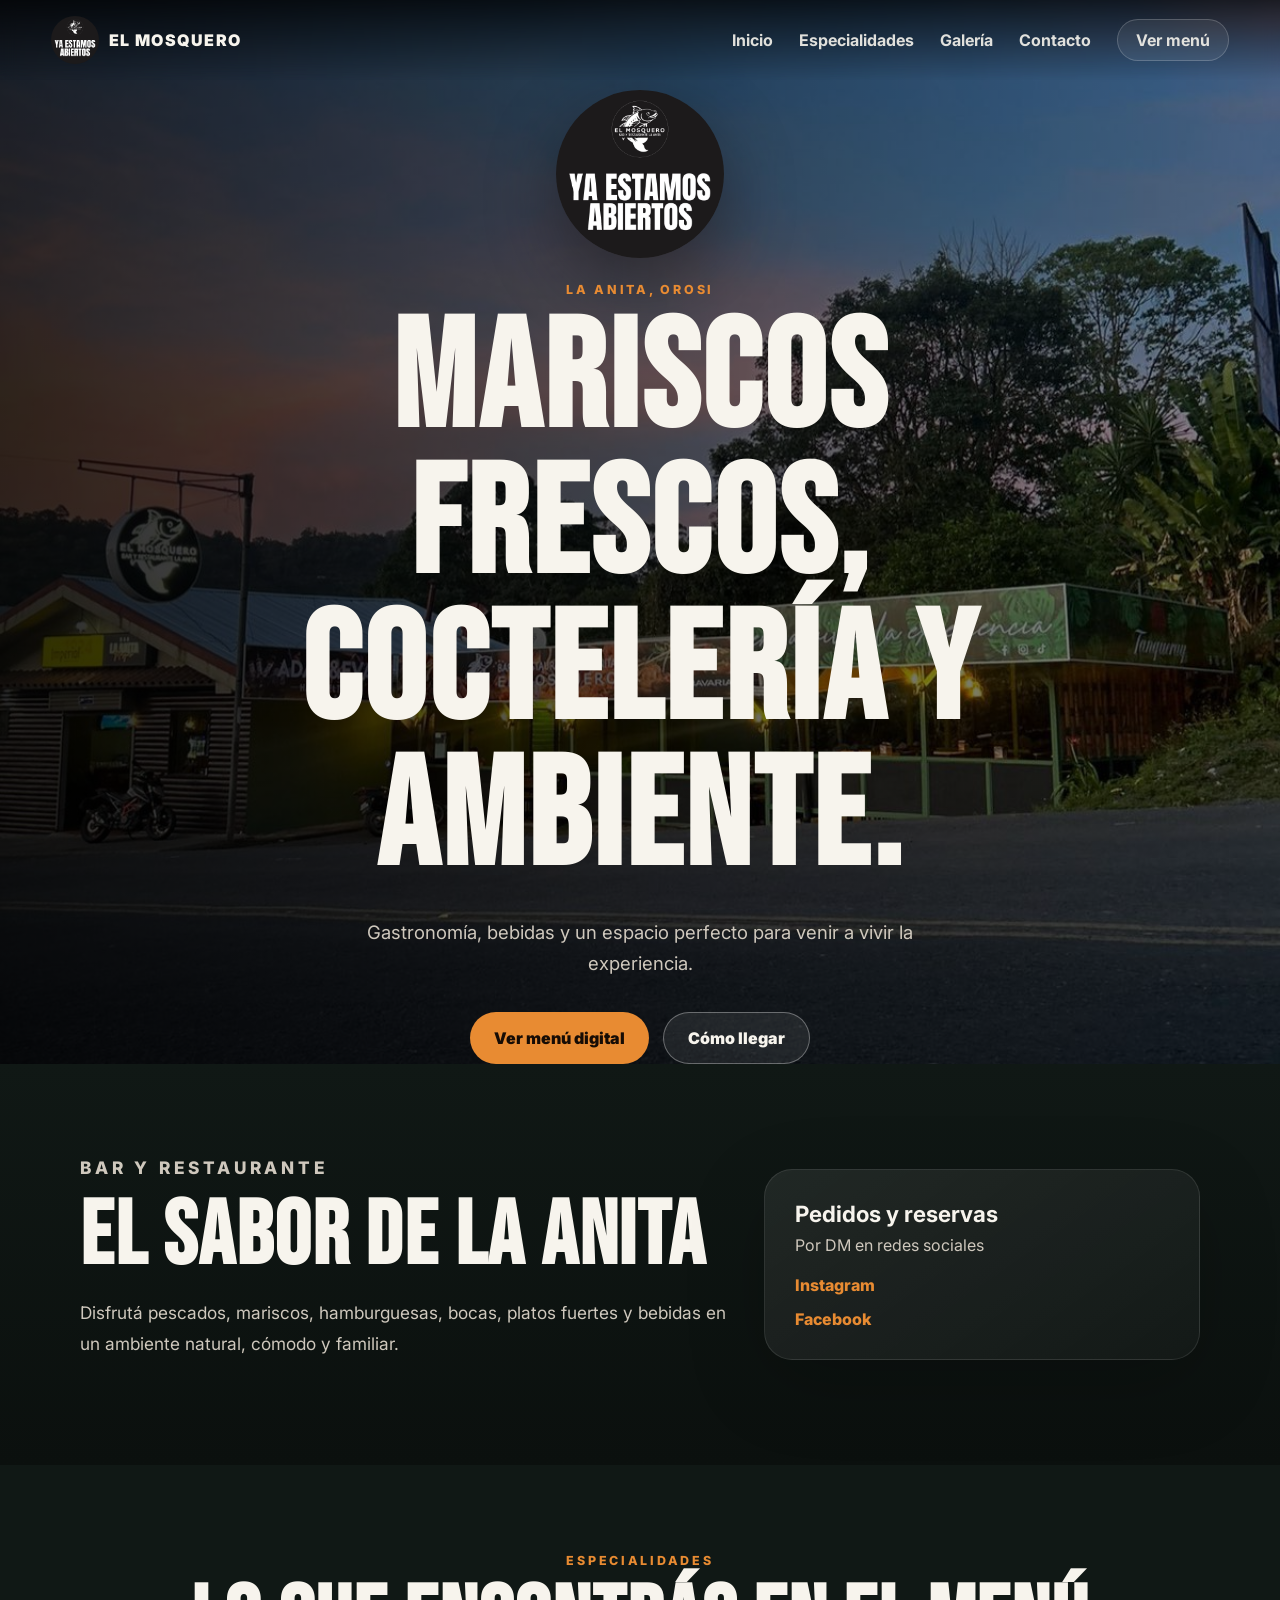
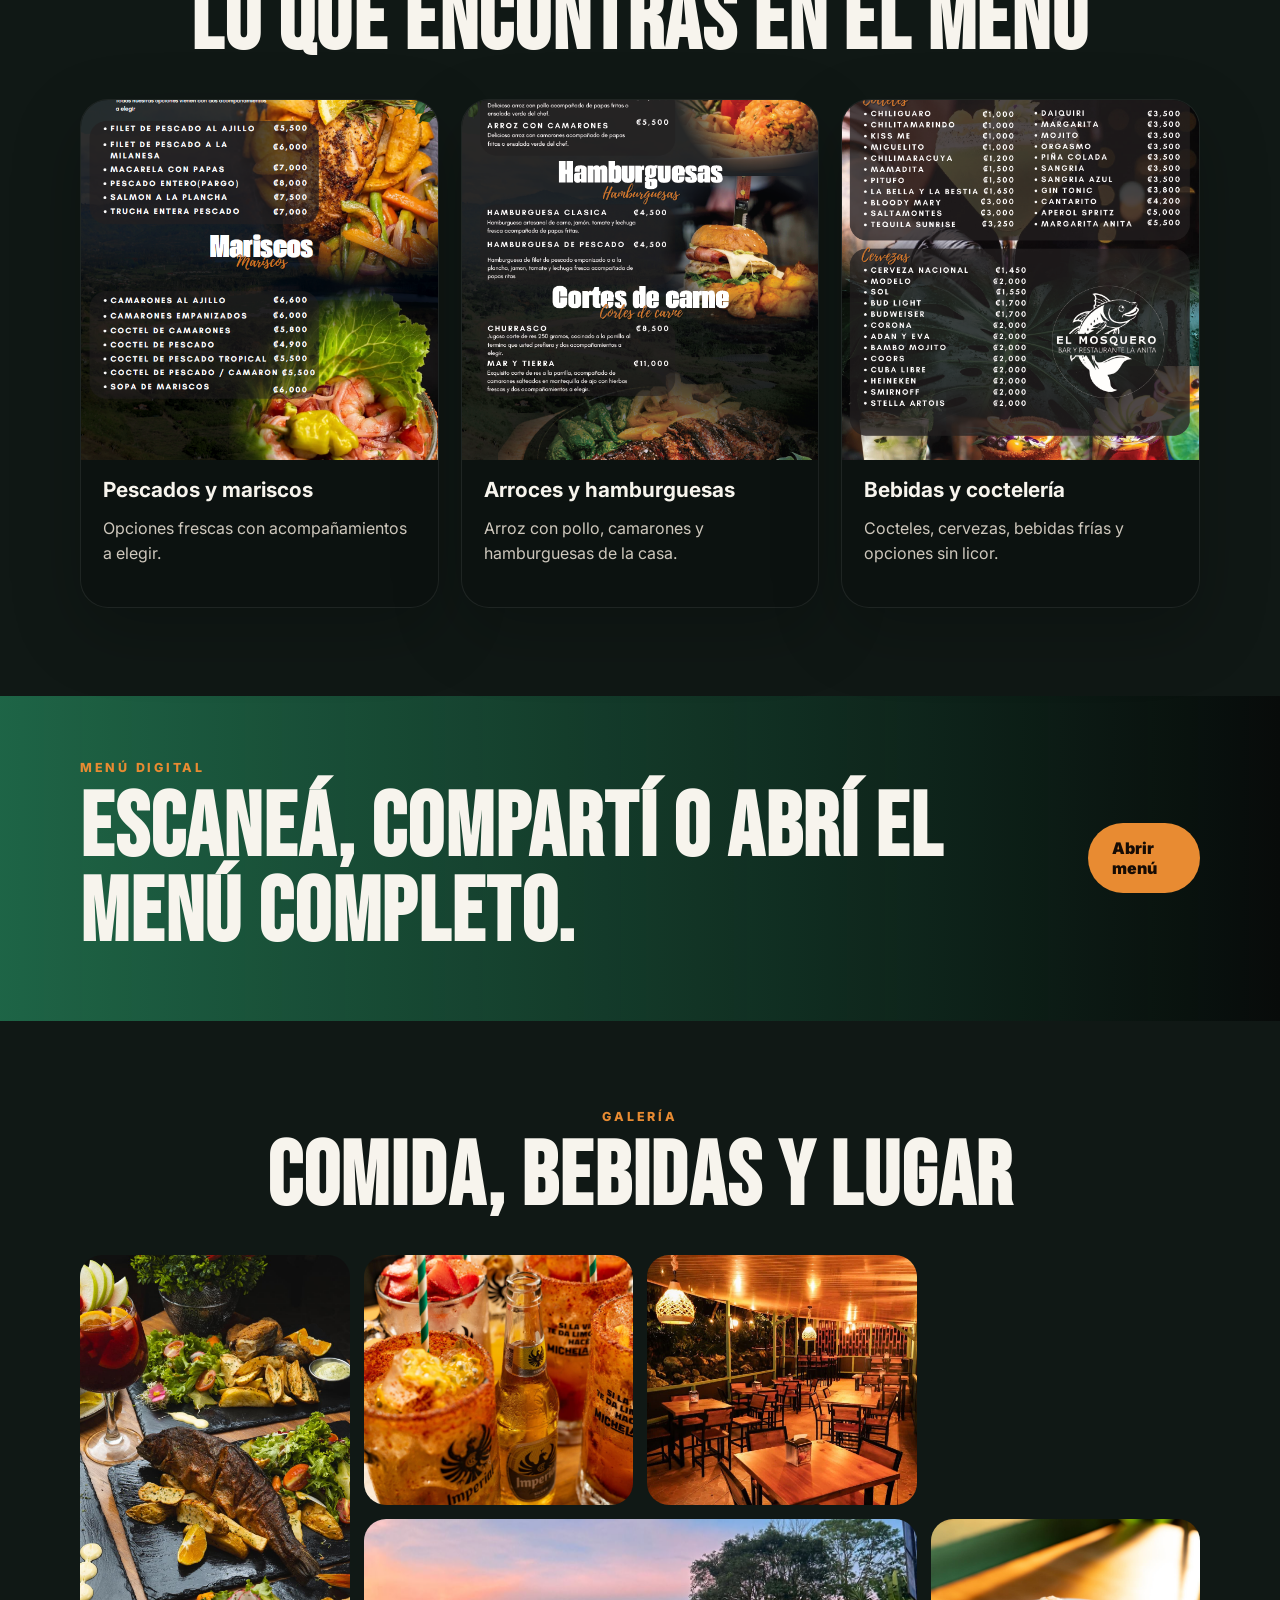
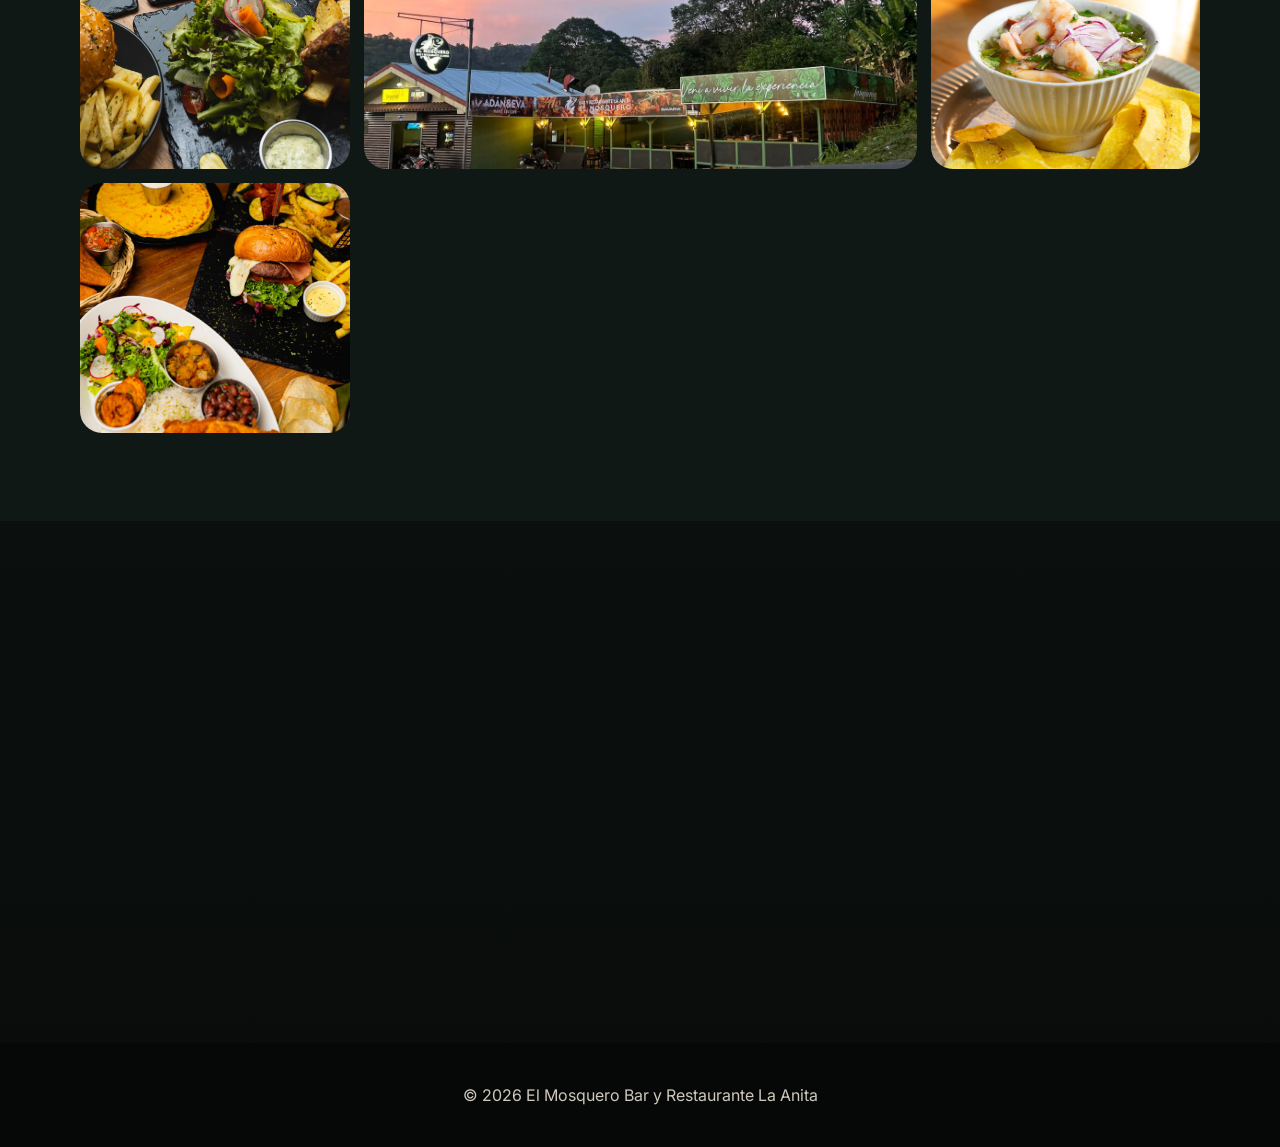
==== index.html @ 47969719 "Primer commit" ====
<!DOCTYPE html>
<html lang="es">
<head>
  <meta charset="UTF-8" />
  <meta name="viewport" content="width=device-width, initial-scale=1.0" />
  <title>El Mosquero | Bar y Restaurante La Anita</title>
  <meta name="description" content="El Mosquero Bar y Restaurante La Anita: mariscos frescos, gastronomía, coctelería y ambiente en La Anita, Orosi." />
  <link rel="preconnect" href="https://fonts.googleapis.com">
  <link rel="preconnect" href="https://fonts.gstatic.com" crossorigin>
  <link href="https://fonts.googleapis.com/css2?family=Bebas+Neue&family=Inter:wght@400;600;700;800&display=swap" rel="stylesheet">
  <link rel="stylesheet" href="style.css" />
</head>
<body>
  <header class="topbar">
    <a href="index.html" class="brand">
      <img src="assets/logo.jpg" alt="Logo El Mosquero" />
      <span>El Mosquero</span>
    </a>
    <button class="nav-toggle" id="navToggle" aria-label="Abrir menú">☰</button>
    <nav class="nav" id="nav">
      <a href="#inicio">Inicio</a>
      <a href="#especialidades">Especialidades</a>
      <a href="#galeria">Galería</a>
      <a href="#contacto">Contacto</a>
      <a class="nav-cta" href="menu.html">Ver menú</a>
    </nav>
  </header>

  <main>
    <section class="hero" id="inicio">
      <div class="hero-bg"></div>
      <div class="hero-content reveal">
        <img class="hero-logo" src="assets/logo.jpg" alt="El Mosquero Bar y Restaurante La Anita" />
        <p class="eyebrow">La Anita, Orosi</p>
        <h1>Mariscos frescos, coctelería y ambiente.</h1>
        <p class="hero-text">Gastronomía, bebidas y un espacio perfecto para venir a vivir la experiencia.</p>
        <div class="hero-actions">
          <a class="btn primary" href="menu.html">Ver menú digital</a>
          <a class="btn ghost" href="https://maps.app.goo.gl/1DzLihiJDjUeQGF66?g_st=iw" target="_blank" rel="noopener">Cómo llegar</a>
        </div>
      </div>
    </section>

    <section class="intro section-pad">
      <div class="container intro-grid">
        <div class="reveal">
          <p class="eyebrow">Bar y restaurante</p>
          <h2>El sabor de La Anita</h2>
          <p>Disfrutá pescados, mariscos, hamburguesas, bocas, platos fuertes y bebidas en un ambiente natural, cómodo y familiar.</p>
        </div>
        <div class="quick-card reveal">
          <strong>Pedidos y reservas</strong>
          <span>Por DM en redes sociales</span>
          <div class="socials">
            <a href="https://www.instagram.com/el_mosquero_bar_restaurante?igsh=MWZjdTNyZTc5cTlmaA==" target="_blank" rel="noopener">Instagram</a>
            <a href="https://www.facebook.com/share/1BSDCXoHsF/?mibextid=wwXIfr" target="_blank" rel="noopener">Facebook</a>
          </div>
        </div>
      </div>
    </section>

    <section class="specialties section-pad" id="especialidades">
      <div class="container">
        <div class="section-title reveal">
          <p class="eyebrow">Especialidades</p>
          <h2>Lo que encontrás en el menú</h2>
        </div>
        <div class="cards">
          <article class="food-card reveal"><img src="assets/menu-pescados-mariscos.jpg" alt="Menú de pescados y mariscos"><h3>Pescados y mariscos</h3><p>Opciones frescas con acompañamientos a elegir.</p></article>
          <article class="food-card reveal"><img src="assets/menu-arroces.jpg" alt="Arroces y hamburguesas"><h3>Arroces y hamburguesas</h3><p>Arroz con pollo, camarones y hamburguesas de la casa.</p></article>
          <article class="food-card reveal"><img src="assets/menu-bebidas-licor.jpg" alt="Menú de bebidas"><h3>Bebidas y coctelería</h3><p>Cocteles, cervezas, bebidas frías y opciones sin licor.</p></article>
        </div>
      </div>
    </section>

    <section class="banner-menu">
      <div class="container banner-inner reveal">
        <div>
          <p class="eyebrow">Menú digital</p>
          <h2>Escaneá, compartí o abrí el menú completo.</h2>
        </div>
        <a class="btn primary" href="menu.html">Abrir menú</a>
      </div>
    </section>

    <section class="gallery section-pad" id="galeria">
      <div class="container">
        <div class="section-title reveal">
          <p class="eyebrow">Galería</p>
          <h2>Comida, bebidas y lugar</h2>
        </div>
        <div class="gallery-grid">
          <img class="reveal tall" src="assets/mesa-completa.jpg" alt="Mesa completa con comida variada">
          <img class="reveal" src="assets/micheladas.jpg" alt="Micheladas y bebidas">
          <img class="reveal" src="assets/salon-noche.jpg" alt="Salón del restaurante de noche">
          <img class="reveal wide" src="assets/fachada-atardecer.jpg" alt="Fachada del restaurante al atardecer">
          <img class="reveal" src="assets/ceviche.jpg" alt="Ceviche con platanitos">
          <img class="reveal" src="assets/casado-hamburguesa.jpg" alt="Comida variada">
        </div>
      </div>
    </section>

    <section class="contact section-pad" id="contacto">
      <div class="container contact-grid">
        <div class="reveal">
          <p class="eyebrow">Contacto</p>
          <h2>Visitános en La Anita, Orosi</h2>
          <p>Mariscos frescos todos los días. Gastronomía, coctelería y ambiente.</p>
          <div class="contact-actions">
            <a class="btn primary" href="https://maps.app.goo.gl/1DzLihiJDjUeQGF66?g_st=iw" target="_blank" rel="noopener">Ver ubicación</a>
            <a class="btn ghost dark" href="menu.html">Ver menú</a>
          </div>
        </div>
        <div class="contact-card reveal">
          <h3>Redes sociales</h3>
          <a href="https://www.instagram.com/el_mosquero_bar_restaurante?igsh=MWZjdTNyZTc5cTlmaA==" target="_blank" rel="noopener">Instagram</a>
          <a href="https://www.facebook.com/share/1BSDCXoHsF/?mibextid=wwXIfr" target="_blank" rel="noopener">Facebook</a>
          <a href="https://maps.app.goo.gl/1DzLihiJDjUeQGF66?g_st=iw" target="_blank" rel="noopener">Ubicación</a>
        </div>
      </div>
    </section>
  </main>

  <footer>
    <p>© <span id="year"></span> El Mosquero Bar y Restaurante La Anita</p>
  </footer>
  <script src="script.js"></script>
</body>
</html>
---- style.css ----
:root{
  --bg:#101815; --panel:#18251f; --green:#1f6b4a; --green2:#2a8c61; --gold:#e88b32; --text:#f7f4ed; --muted:#cfc8bd; --dark:#080b0a;
}
*{box-sizing:border-box} html{scroll-behavior:smooth} body{margin:0;font-family:Inter,system-ui,sans-serif;background:var(--bg);color:var(--text)}
a{color:inherit;text-decoration:none} img{max-width:100%;display:block}.container{width:min(1120px,92%);margin:auto}.section-pad{padding:88px 0}.eyebrow{color:var(--gold);text-transform:uppercase;letter-spacing:.22em;font-size:.78rem;font-weight:800;margin:0 0 12px}.topbar{position:fixed;top:0;left:0;right:0;z-index:20;display:flex;align-items:center;justify-content:space-between;padding:16px min(4vw,56px);background:linear-gradient(180deg,rgba(0,0,0,.72),rgba(0,0,0,0));backdrop-filter:blur(8px)}.topbar.solid{background:rgba(8,11,10,.92);border-bottom:1px solid rgba(255,255,255,.08)}.brand{display:flex;align-items:center;gap:10px;font-weight:900;text-transform:uppercase;letter-spacing:.08em}.brand img{width:48px;height:48px;border-radius:50%;object-fit:cover}.nav{display:flex;align-items:center;gap:26px;font-weight:700}.nav a{opacity:.9}.nav a:hover{color:var(--gold)}.nav-cta{padding:10px 18px;border:1px solid rgba(255,255,255,.22);border-radius:999px;background:rgba(255,255,255,.08)}.nav-toggle{display:none;background:none;border:0;color:white;font-size:2rem}.hero{min-height:100vh;position:relative;display:grid;place-items:center;text-align:center;overflow:hidden}.hero-bg{position:absolute;inset:0;background:linear-gradient(90deg,rgba(0,0,0,.82),rgba(0,0,0,.42)),url('assets/fachada-atardecer.jpg') center/cover}.hero-content{position:relative;width:min(900px,92%);padding-top:90px}.hero-logo{width:168px;height:168px;border-radius:50%;object-fit:cover;margin:0 auto 24px;box-shadow:0 25px 70px rgba(0,0,0,.4)}h1,h2,h3{margin:0;line-height:.95}h1,h2{font-family:'Bebas Neue',Impact,sans-serif;letter-spacing:.02em}h1{font-size:clamp(4.1rem,12vw,10rem)}h2{font-size:clamp(3rem,7vw,6.5rem)}h3{font-size:1.3rem}.hero-text{font-size:1.16rem;color:var(--muted);max-width:620px;margin:24px auto 0;line-height:1.7}.hero-actions,.contact-actions{display:flex;gap:14px;justify-content:center;flex-wrap:wrap;margin-top:32px}.btn{display:inline-flex;align-items:center;justify-content:center;border-radius:999px;padding:15px 24px;font-weight:900;transition:.2s}.btn.primary{background:var(--gold);color:#160c05}.btn.primary:hover{transform:translateY(-2px);filter:brightness(1.06)}.btn.ghost{border:1px solid rgba(255,255,255,.32);background:rgba(255,255,255,.08)}.btn.ghost.dark{border-color:rgba(255,255,255,.14)}.intro{background:linear-gradient(180deg,var(--bg),#0b100e)}.intro-grid,.contact-grid{display:grid;grid-template-columns:1.2fr .8fr;gap:30px;align-items:center}.intro p,.contact p{color:var(--muted);line-height:1.8;font-size:1.08rem}.quick-card,.contact-card{background:linear-gradient(145deg,rgba(255,255,255,.08),rgba(255,255,255,.03));border:1px solid rgba(255,255,255,.1);border-radius:28px;padding:30px;box-shadow:0 24px 80px rgba(0,0,0,.18)}.quick-card strong{display:block;font-size:1.4rem}.quick-card span{display:block;color:var(--muted);margin:8px 0 20px}.socials,.contact-card{display:flex;flex-direction:column;gap:14px}.socials a,.contact-card a{color:var(--gold);font-weight:800}.section-title{text-align:center;margin-bottom:34px}.cards{display:grid;grid-template-columns:repeat(3,1fr);gap:22px}.food-card{background:#0c1210;border-radius:28px;overflow:hidden;border:1px solid rgba(255,255,255,.08);box-shadow:0 24px 70px rgba(0,0,0,.22)}.food-card img{height:360px;width:100%;object-fit:cover}.food-card h3,.food-card p{padding:0 22px}.food-card h3{padding-top:20px}.food-card p{color:var(--muted);line-height:1.6;padding-bottom:24px}.banner-menu{padding:64px 0;background:linear-gradient(90deg,rgba(31,107,74,.92),rgba(0,0,0,.52)),url('assets/micheladas.jpg') center/cover fixed}.banner-inner{display:flex;justify-content:space-between;gap:24px;align-items:center}.gallery-grid{display:grid;grid-template-columns:repeat(4,1fr);grid-auto-rows:250px;gap:14px}.gallery-grid img{width:100%;height:100%;object-fit:cover;border-radius:22px}.gallery-grid .tall{grid-row:span 2}.gallery-grid .wide{grid-column:span 2}.contact{background:linear-gradient(180deg,#0b100e,#090c0b)}.contact-card h3{font-size:1.5rem}.contact-card a{padding:14px 0;border-bottom:1px solid rgba(255,255,255,.09)}footer{padding:26px;text-align:center;color:var(--muted);background:#060807}.digital-menu{padding-top:86px}.menu-hero{text-align:center;padding:48px 16px 24px;background:radial-gradient(circle at top,var(--green),var(--dark) 60%)}.menu-hero img{width:118px;height:118px;border-radius:50%;object-fit:cover;margin:0 auto 18px}.menu-hero h1{font-size:clamp(4rem,12vw,8rem)}.menu-hero p:last-child{color:var(--muted)}.menu-toolbar{position:sticky;top:80px;z-index:10;display:flex;justify-content:center;gap:10px;flex-wrap:wrap;padding:14px;background:rgba(8,11,10,.82);backdrop-filter:blur(10px);border-block:1px solid rgba(255,255,255,.08)}.menu-toolbar a{padding:10px 16px;border-radius:999px;background:rgba(255,255,255,.08);font-weight:800}.menu-sheets{width:min(780px,94%);margin:28px auto;display:grid;gap:22px}.menu-sheets img{width:100%;border-radius:18px;box-shadow:0 28px 90px rgba(0,0,0,.35);border:1px solid rgba(255,255,255,.1)}.menu-gallery{width:min(1050px,92%);margin:70px auto}.menu-gallery h2{text-align:center;margin-bottom:26px}.compact{grid-auto-rows:330px}.reveal{opacity:0;transform:translateY(18px);transition:opacity .7s ease,transform .7s ease}.reveal.visible{opacity:1;transform:translateY(0)}
@media(max-width:820px){.nav-toggle{display:block}.nav{position:absolute;top:76px;right:16px;left:16px;display:none;flex-direction:column;gap:16px;padding:22px;border-radius:22px;background:rgba(8,11,10,.96);border:1px solid rgba(255,255,255,.08)}.nav.open{display:flex}.topbar .nav.open{display:flex}.hero-logo{width:132px;height:132px}h1{font-size:clamp(3.6rem,18vw,6.2rem)}.section-pad{padding:60px 0}.intro-grid,.contact-grid,.cards{grid-template-columns:1fr}.food-card img{height:300px}.banner-inner{flex-direction:column;text-align:center}.gallery-grid{grid-template-columns:1fr 1fr;grid-auto-rows:210px}.gallery-grid .wide{grid-column:span 2}.menu-toolbar{top:78px}.compact{grid-auto-rows:230px}}
@media(max-width:520px){.brand span{display:none}.topbar{padding:12px 18px}.hero-actions,.contact-actions{flex-direction:column}.btn{width:100%}.gallery-grid{grid-template-columns:1fr}.gallery-grid .wide,.gallery-grid .tall{grid-column:auto;grid-row:auto}.gallery-grid{grid-auto-rows:260px}.menu-sheets{width:100%;gap:12px;margin:18px auto}.menu-sheets img{border-radius:0;border-inline:0}.menu-hero{padding-top:34px}.food-card{border-radius:20px}.quick-card,.contact-card{border-radius:20px}}

/* ===== Nuevo menú digital en texto ===== */
.new-menu{background:linear-gradient(180deg,#07100d,#101815 24%,#080b0a)}
.menu-hero.redesigned{position:relative;overflow:hidden;min-height:430px;display:grid;place-items:center;text-align:center;padding:96px 16px 58px;background:#070a09}
.menu-hero.redesigned .menu-hero-bg{position:absolute;inset:0;background:linear-gradient(180deg,rgba(0,0,0,.55),rgba(0,0,0,.9)),url('assets/mesa-completa.jpg') center/cover;filter:saturate(1.05)}
.menu-hero.redesigned > *:not(.menu-hero-bg){position:relative;z-index:1}
.menu-hero.redesigned img{width:132px;height:132px;border-radius:50%;object-fit:cover;margin:0 auto 18px;box-shadow:0 25px 80px rgba(0,0,0,.45)}
.menu-hero.redesigned h1{font-size:clamp(4rem,10vw,9rem);max-width:980px}
.menu-note{margin-top:28px;margin-bottom:22px;color:var(--muted);text-align:center;line-height:1.7;background:rgba(255,255,255,.05);border:1px solid rgba(255,255,255,.08);padding:18px 22px;border-radius:22px}
.menu-note p{margin:0}.menu-grid{display:grid;grid-template-columns:repeat(2,1fr);gap:22px;padding:10px 0 80px}.menu-category{position:relative;overflow:hidden;background:linear-gradient(145deg,rgba(255,255,255,.09),rgba(255,255,255,.035));border:1px solid rgba(255,255,255,.11);border-radius:30px;padding:26px;box-shadow:0 28px 90px rgba(0,0,0,.22)}.menu-category:before{content:"";position:absolute;right:-70px;top:-70px;width:180px;height:180px;border-radius:50%;background:rgba(232,139,50,.12)}.menu-category.featured{background:linear-gradient(145deg,rgba(31,107,74,.55),rgba(255,255,255,.04))}.menu-category.wide{grid-column:span 2}.category-head{display:flex;align-items:flex-end;gap:14px;margin-bottom:18px;border-bottom:1px solid rgba(255,255,255,.1);padding-bottom:14px}.category-head span{color:var(--gold);font-weight:900;letter-spacing:.16em}.category-head h2{font-size:clamp(2.4rem,5vw,4.4rem)}.category-note{color:var(--muted);font-weight:700;margin:0 0 16px}.menu-item{position:relative;z-index:1;display:flex;justify-content:space-between;gap:18px;align-items:flex-start;padding:13px 0;border-bottom:1px solid rgba(255,255,255,.075)}.menu-item:last-child{border-bottom:0}.menu-item h3{margin:0;font-size:.98rem;text-transform:uppercase;letter-spacing:.16em;line-height:1.35}.menu-item p{margin:6px 0 0;color:var(--muted);font-size:.9rem;line-height:1.55}.menu-item strong{white-space:nowrap;color:#fff;font-weight:900;font-size:1rem}.two-col-list{display:grid;grid-template-columns:repeat(2,1fr);gap:0 28px}.drinks .category-head h2{color:#fff}.drinks:before{background:rgba(42,140,97,.16)}
@media(max-width:820px){.menu-grid{grid-template-columns:1fr}.menu-category.wide{grid-column:auto}.two-col-list{grid-template-columns:1fr}.menu-category{border-radius:24px;padding:22px}.menu-item h3{font-size:.9rem}.menu-hero.redesigned{min-height:380px}.menu-toolbar{overflow:auto;justify-content:flex-start;flex-wrap:nowrap}.menu-toolbar a{white-space:nowrap}}
@media(max-width:520px){.menu-note{border-radius:0}.menu-grid.container{width:94%}.menu-category{padding:20px 17px}.category-head h2{font-size:2.6rem}.menu-item{gap:10px}.menu-item h3{letter-spacing:.11em}.menu-item strong{font-size:.94rem}}
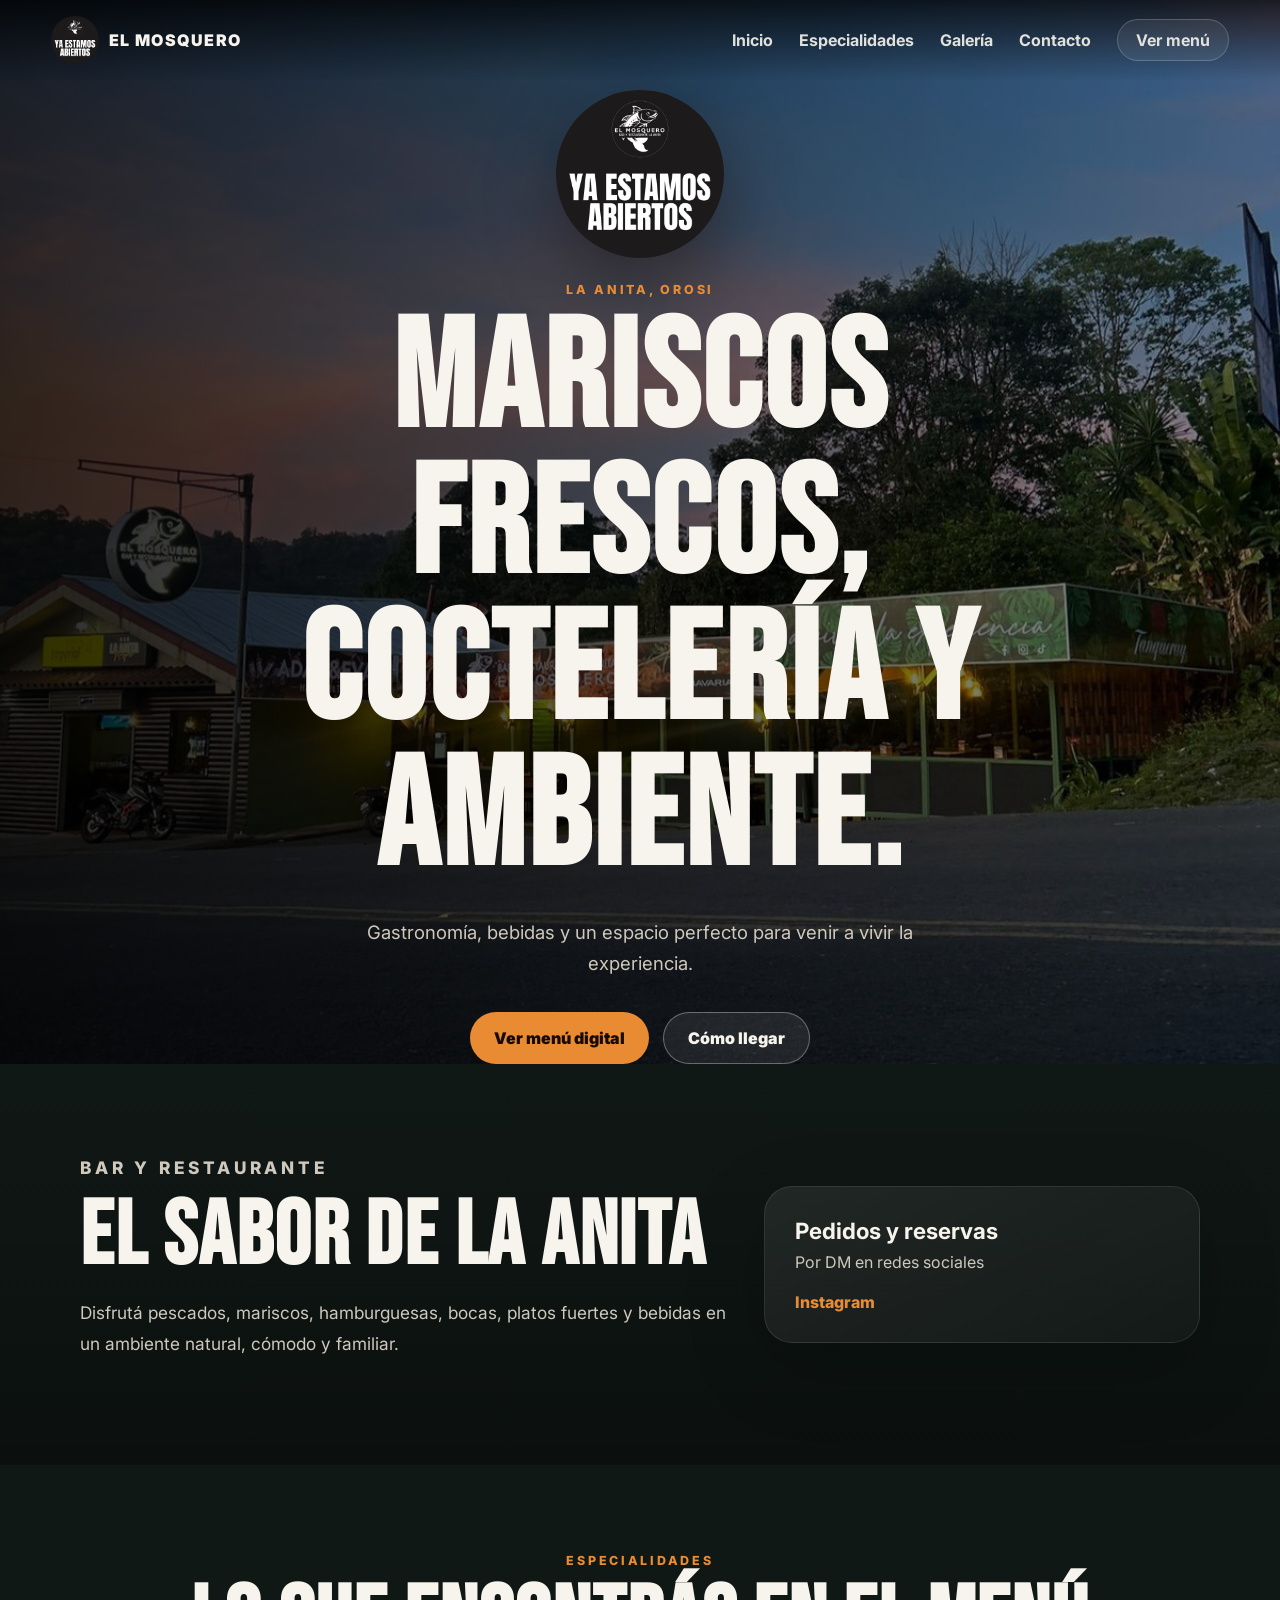
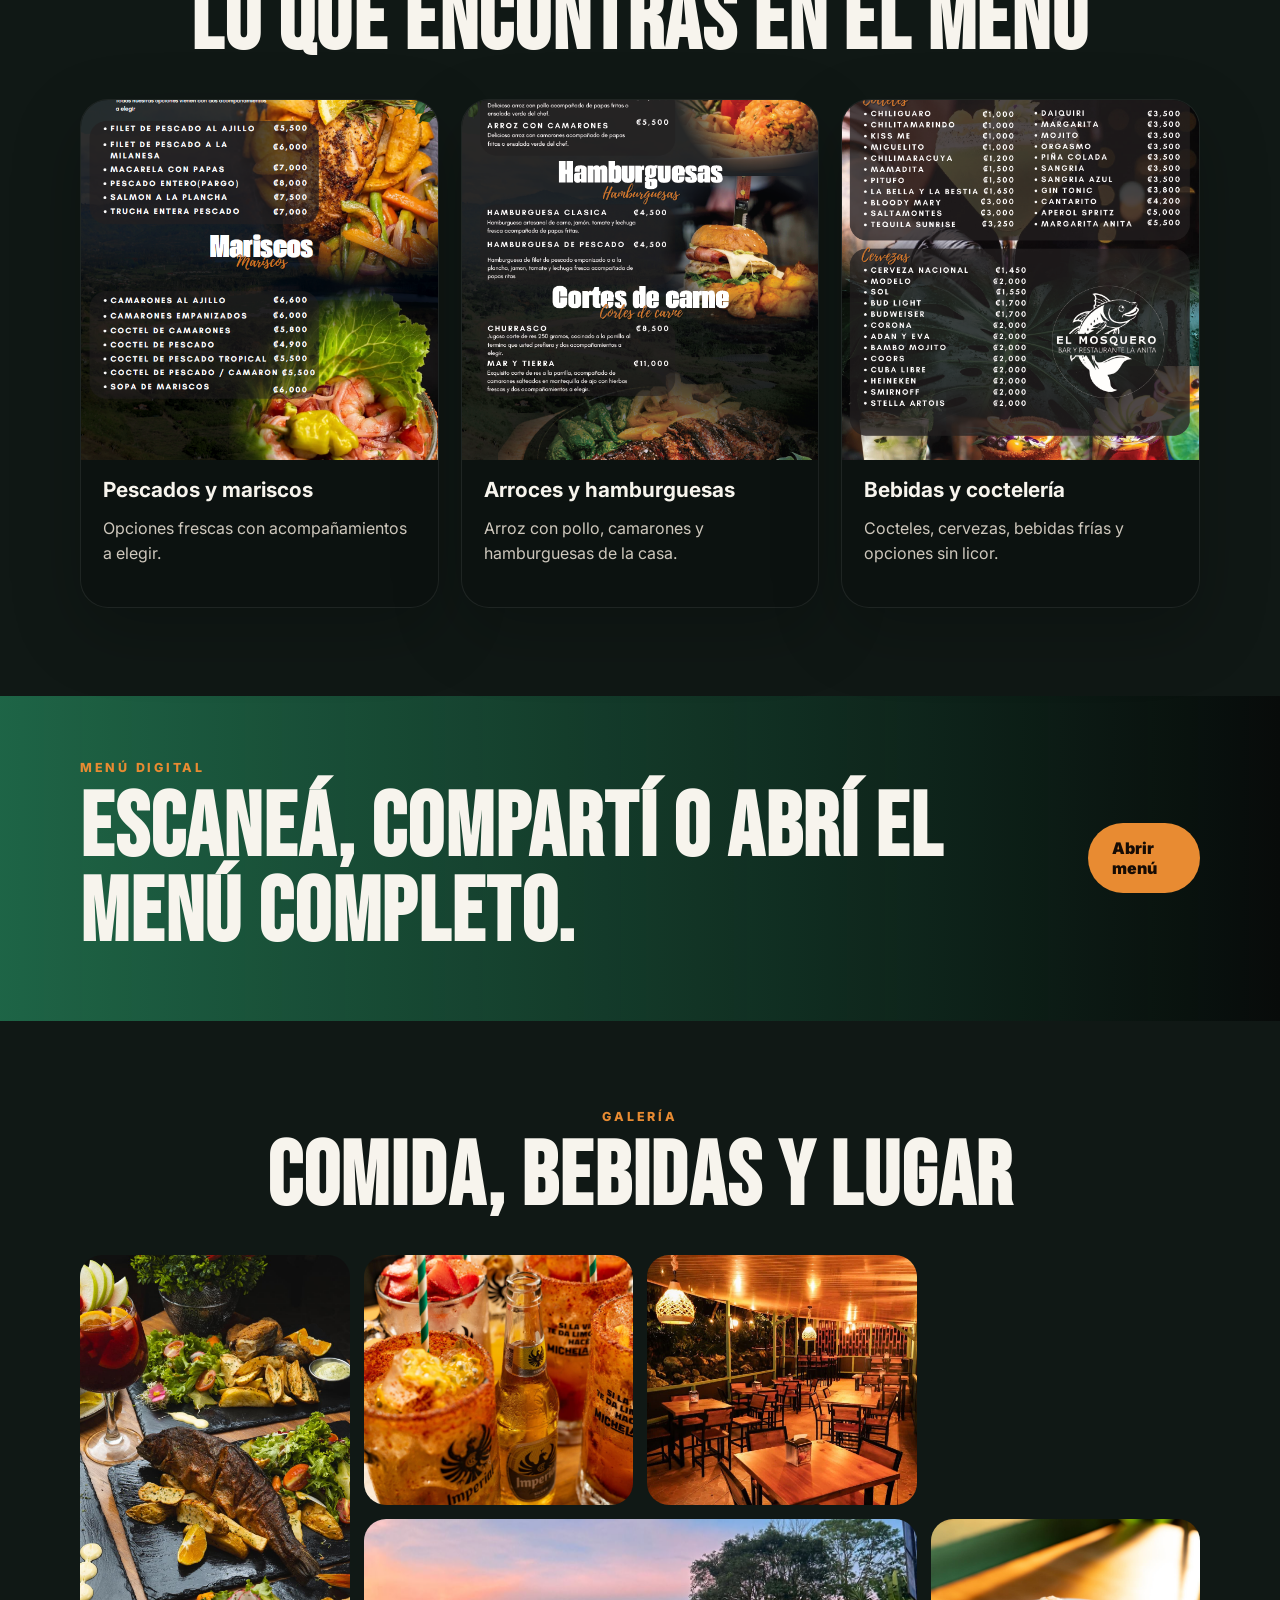
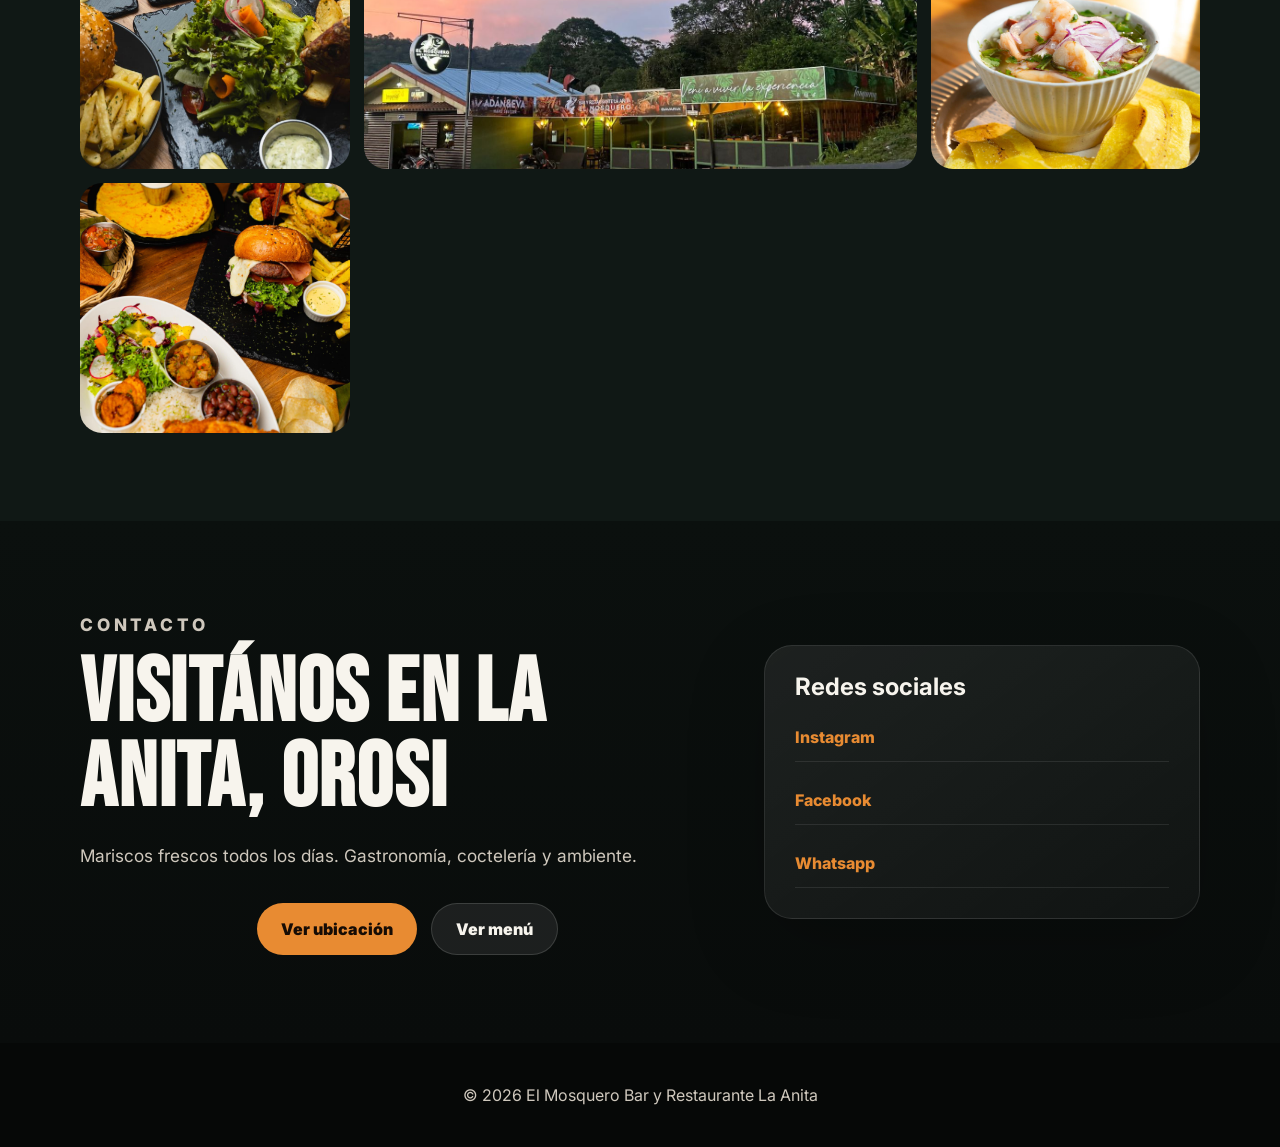
==== commit 768914c2: "Primer commit" ====
--- a/index.html
+++ b/index.html
@@ -52,8 +52,7 @@
           <strong>Pedidos y reservas</strong>
           <span>Por DM en redes sociales</span>
           <div class="socials">
-            <a href="https://www.instagram.com/el_mosquero_bar_restaurante?igsh=MWZjdTNyZTc5cTlmaA==" target="_blank" rel="noopener">Instagram</a>
-            <a href="https://www.facebook.com/share/1BSDCXoHsF/?mibextid=wwXIfr" target="_blank" rel="noopener">Facebook</a>
+            <a href="https://wa.me/50686078611?text=Buenos%20d%C3%ADas.%20Vi%20su%20p%C3%A1gina%20web%20y%20me%20gustar%C3%ADa%20realizar%20un%20pedido%20o%20consultar%20sobre%20una%20reserva.%20%C2%BFPodr%C3%ADan%20brindarme%20m%C3%A1s%20informaci%C3%B3n%3F%20Muchas%20gracias." target="_blank" rel="noopener">Instagram</a>
           </div>
         </div>
       </div>
@@ -115,7 +114,7 @@
           <h3>Redes sociales</h3>
           <a href="https://www.instagram.com/el_mosquero_bar_restaurante?igsh=MWZjdTNyZTc5cTlmaA==" target="_blank" rel="noopener">Instagram</a>
           <a href="https://www.facebook.com/share/1BSDCXoHsF/?mibextid=wwXIfr" target="_blank" rel="noopener">Facebook</a>
-          <a href="https://maps.app.goo.gl/1DzLihiJDjUeQGF66?g_st=iw" target="_blank" rel="noopener">Ubicación</a>
+          <a href="https://wa.me/50686078611" target="_blank" rel="noopener">Whatsapp</a>
         </div>
       </div>
     </section>
